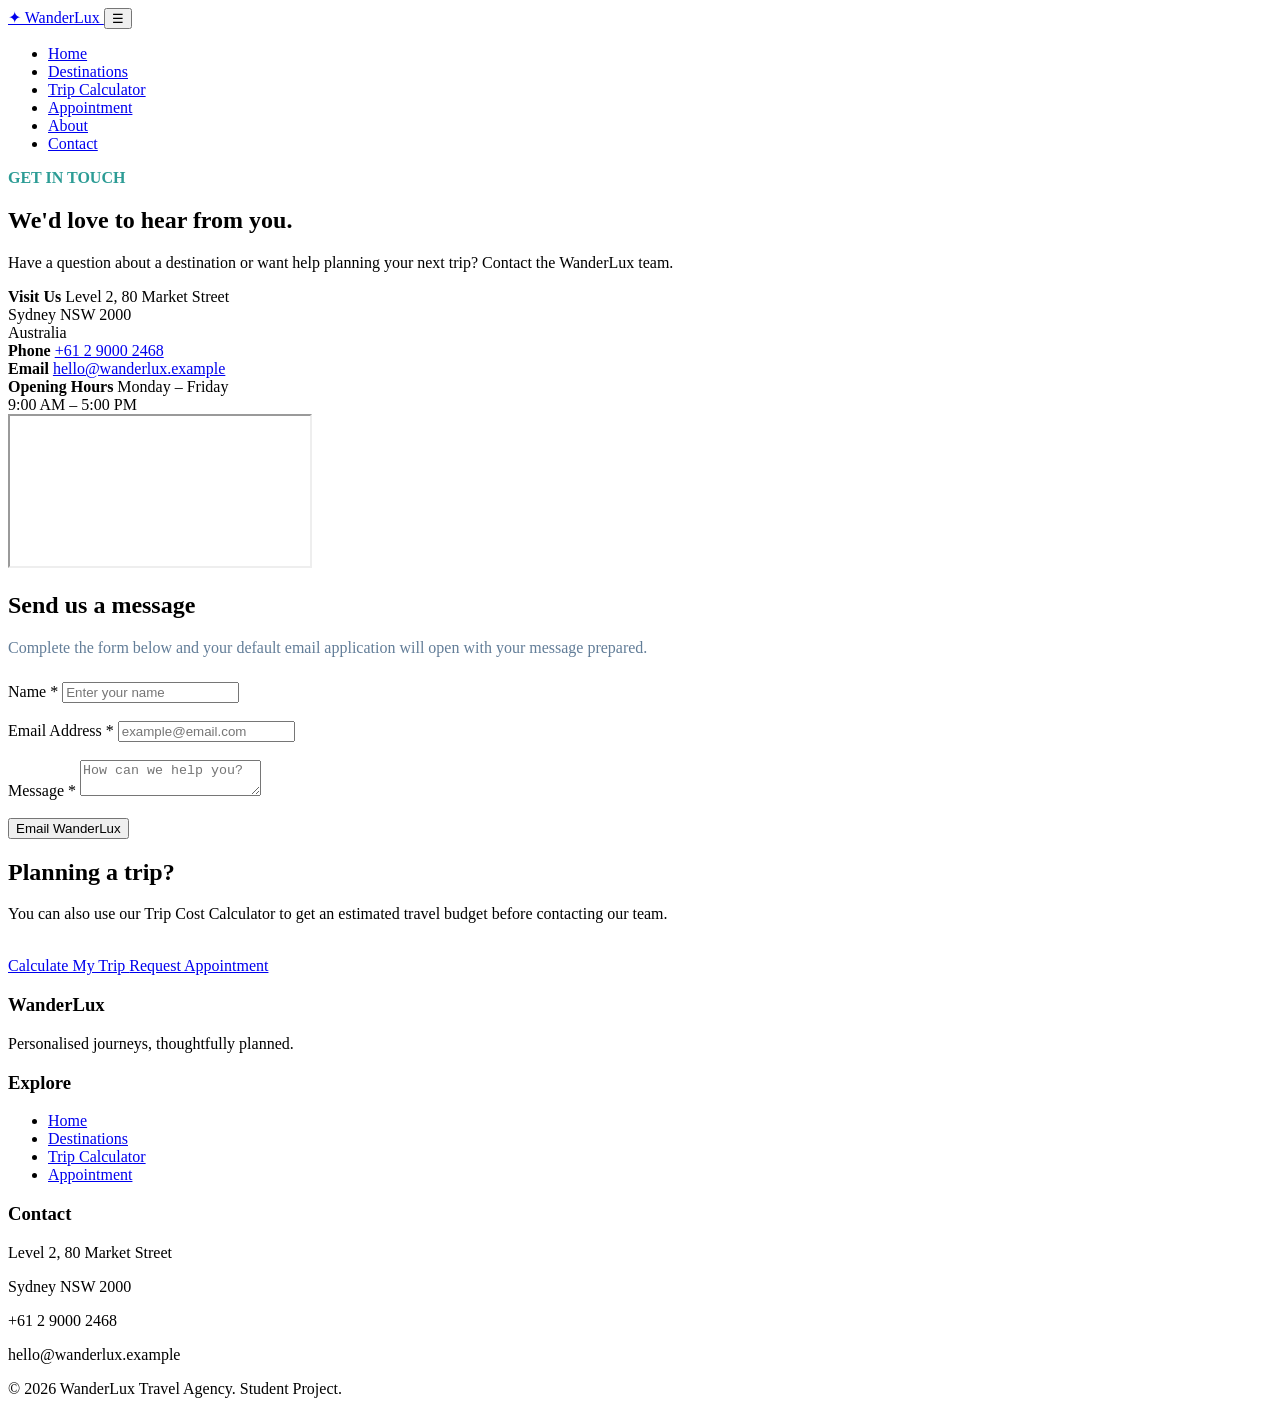
==== contact.html @ 85c3f13b "Add files via upload" ====
<!DOCTYPE html>

<html lang="en">

<head>

    <meta charset="UTF-8">

    <meta name="viewport"
          content="width=device-width, initial-scale=1.0">

    <meta name="description"
          content="Contact WanderLux Travel Agency for travel enquiries, trip planning and personalised travel services.">

    <title>
        Contact | WanderLux Travel Agency
    </title>

    <link rel="stylesheet"
          href="css/style.css">

</head>


<body>


<!-- =========================
     HEADER
========================= -->

<header>

    <div class="container nav">


        <a href="index.html"
           class="logo">

            ✦ WanderLux

        </a>


        <button
            class="menu-btn"
            aria-label="Open navigation"
            aria-expanded="false">

            ☰

        </button>


        <ul class="nav-links">


            <li>

                <a href="index.html">

                    Home

                </a>

            </li>


            <li>

                <a href="destinations.html">

                    Destinations

                </a>

            </li>


            <li>

                <a href="calculator.html">

                    Trip Calculator

                </a>

            </li>


            <li>

                <a href="appointment.html">

                    Appointment

                </a>

            </li>


            <li>

                <a href="about.html">

                    About

                </a>

            </li>


            <li>

                <a href="contact.html"
                   class="active">

                    Contact

                </a>

            </li>


        </ul>

    </div>

</header>



<main>


<!-- =========================
     PAGE INTRODUCTION
========================= -->

<section class="page-hero">

    <div class="container">


        <p style="color:#2c9c95;font-weight:bold;">

            GET IN TOUCH

        </p>


        <h1>

            We'd love to hear from you.

        </h1>


        <p>

            Have a question about a destination or
            want help planning your next trip?
            Contact the WanderLux team.

        </p>


    </div>

</section>



<!-- =========================
     CONTACT DETAILS + MAP
========================= -->

<section class="section">

    <div class="container contact-grid">


        <!-- Contact Information -->

        <div class="contact-list reveal">


            <div class="contact-item">

                <strong>
                    Visit Us
                </strong>

                Level 2, 80 Market Street

                <br>

                Sydney NSW 2000

                <br>

                Australia

            </div>



            <div class="contact-item">

                <strong>
                    Phone
                </strong>

                <a href="tel:+61290002468">

                    +61 2 9000 2468

                </a>

            </div>



            <div class="contact-item">

                <strong>
                    Email
                </strong>

                <a href="mailto:hello@wanderlux.example">

                    hello@wanderlux.example

                </a>

            </div>



            <div class="contact-item">

                <strong>
                    Opening Hours
                </strong>

                Monday – Friday

                <br>

                9:00 AM – 5:00 PM

            </div>


        </div>



        <!-- Map -->

        <iframe

            class="map reveal"

            title="Map showing WanderLux location in Sydney"

            src="https://www.openstreetmap.org/export/embed.html?bbox=151.202%2C-33.874%2C151.216%2C-33.864&layer=mapnik&marker=-33.8688%2C151.2093">

        </iframe>


    </div>

</section>



<!-- =========================
     CONTACT FORM
========================= -->

<section class="section section-alt">

    <div class="container">


        <div class="form-wrap reveal">


            <h2>

                Send us a message

            </h2>


            <p style="color:#627d98;margin-bottom:25px;">

                Complete the form below and your
                default email application will open
                with your message prepared.

            </p>



            <form id="contactForm">


                <!-- NAME -->

                <div class="field">

                    <label for="contactName">

                        Name *

                    </label>


                    <input

                        type="text"

                        id="contactName"

                        name="contactName"

                        placeholder="Enter your name"

                        required>

                </div>


                <br>



                <!-- EMAIL -->

                <div class="field">

                    <label for="contactEmail">

                        Email Address *

                    </label>


                    <input

                        type="email"

                        id="contactEmail"

                        name="contactEmail"

                        placeholder="example@email.com"

                        required>

                </div>


                <br>



                <!-- MESSAGE -->

                <div class="field">

                    <label for="contactMessage">

                        Message *

                    </label>


                    <textarea

                        id="contactMessage"

                        name="contactMessage"

                        placeholder="How can we help you?"

                        required></textarea>

                </div>


                <br>



                <!-- BUTTON -->

                <button

                    type="submit"

                    class="btn btn-primary">

                    Email WanderLux

                </button>


            </form>


        </div>

    </div>

</section>



<!-- =========================
     CALL TO ACTION
========================= -->

<section class="section">

    <div class="container">


        <div class="info-card reveal">


            <h2>

                Planning a trip?

            </h2>


            <p>

                You can also use our Trip Cost Calculator
                to get an estimated travel budget before
                contacting our team.

            </p>


            <br>


            <a

                href="calculator.html"

                class="btn btn-primary">

                Calculate My Trip

            </a>


            <a

                href="appointment.html"

                class="btn btn-primary">

                Request Appointment

            </a>


        </div>


    </div>

</section>


</main>



<!-- =========================
     FOOTER
========================= -->

<footer>

    <div class="container">


        <div class="footer-grid">


            <div>

                <h3>

                    WanderLux

                </h3>


                <p>

                    Personalised journeys,
                    thoughtfully planned.

                </p>

            </div>



            <div>

                <h3>

                    Explore

                </h3>


                <ul>


                    <li>

                        <a href="index.html">

                            Home

                        </a>

                    </li>


                    <li>

                        <a href="destinations.html">

                            Destinations

                        </a>

                    </li>


                    <li>

                        <a href="calculator.html">

                            Trip Calculator

                        </a>

                    </li>


                    <li>

                        <a href="appointment.html">

                            Appointment

                        </a>

                    </li>


                </ul>

            </div>



            <div>

                <h3>

                    Contact

                </h3>


                <p>

                    Level 2, 80 Market Street

                </p>


                <p>

                    Sydney NSW 2000

                </p>


                <p>

                    +61 2 9000 2468

                </p>


                <p>

                    hello@wanderlux.example

                </p>

            </div>


        </div>



        <div class="footer-bottom">

            © 2026 WanderLux Travel Agency.
            Student Project.

        </div>


    </div>

</footer>



<!-- JAVASCRIPT -->

<script src="js/script.js"></script>


</body>

</html>
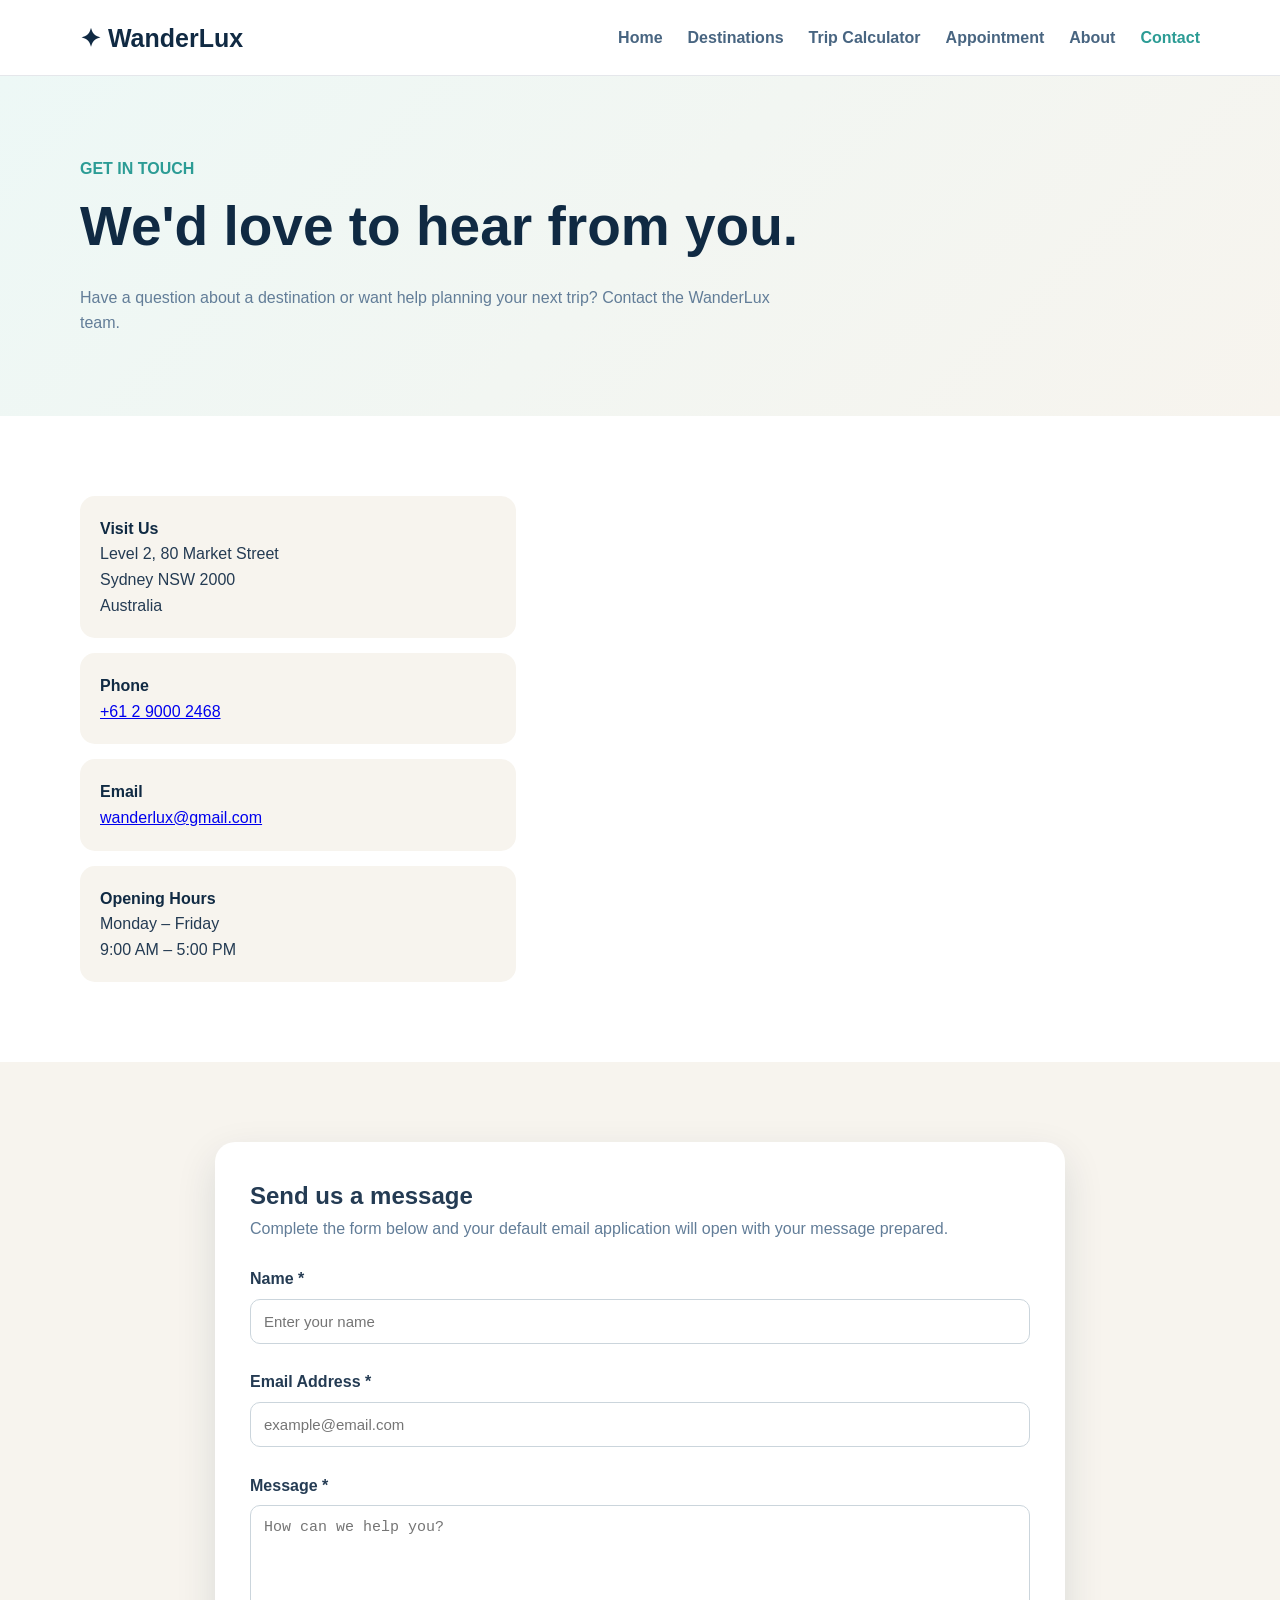
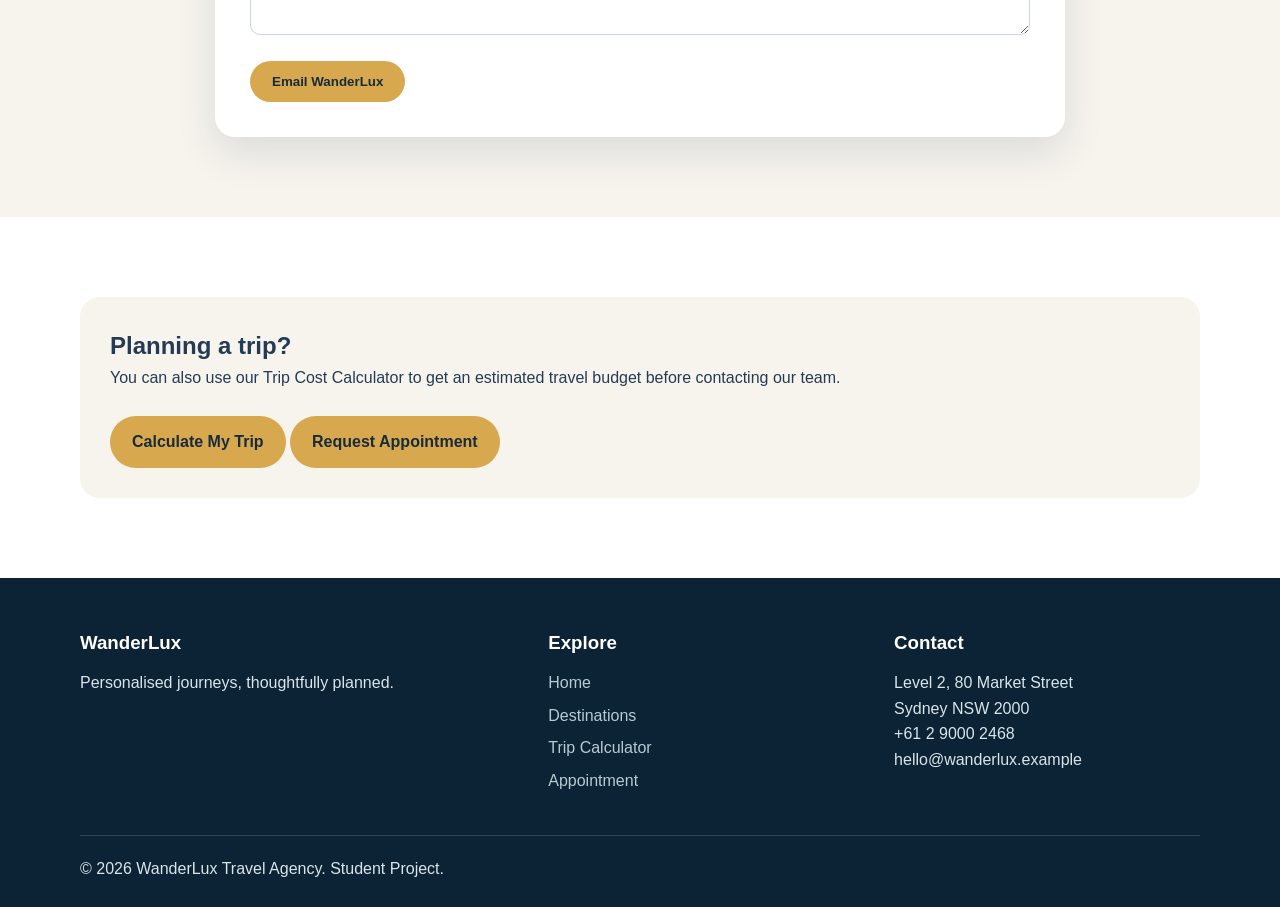
==== commit 4f9b330d: "Update contact.html" ====
--- a/contact.html
+++ b/contact.html
@@ -227,9 +227,9 @@
                     Email
                 </strong>
 
-                <a href="mailto:hello@wanderlux.example">
-
-                    hello@wanderlux.example
+                <a href="mailto:wanderlux@gmail.com">
+
+                    wanderlux@gmail.com
 
                 </a>
 
@@ -642,4 +642,4 @@
 
 </body>
 
-</html>+</html>
--- a/css/style.css
+++ b/css/style.css
@@ -0,0 +1,510 @@
+* {
+    margin: 0;
+    padding: 0;
+    box-sizing: border-box;
+}
+
+html {
+    scroll-behavior: smooth;
+}
+
+body {
+    font-family: Arial, sans-serif;
+    color: #243b53;
+    background-color: #ffffff;
+    line-height: 1.6;
+}
+
+.container {
+    width: 90%;
+    max-width: 1120px;
+    margin: auto;
+}
+
+/* Navigation */
+
+header {
+    background: white;
+    border-bottom: 1px solid #e5e7eb;
+    position: sticky;
+    top: 0;
+    z-index: 1000;
+}
+
+.nav {
+    height: 75px;
+    display: flex;
+    justify-content: space-between;
+    align-items: center;
+}
+
+.logo {
+    text-decoration: none;
+    color: #102a43;
+    font-size: 25px;
+    font-weight: bold;
+}
+
+.nav-links {
+    display: flex;
+    list-style: none;
+    gap: 25px;
+}
+
+.nav-links a {
+    text-decoration: none;
+    color: #486581;
+    font-weight: 600;
+}
+
+.nav-links a:hover,
+.nav-links a.active {
+    color: #2c9c95;
+}
+
+.menu-btn {
+    display: none;
+    border: none;
+    background: #f7f4ee;
+    padding: 10px;
+    border-radius: 8px;
+    font-size: 20px;
+}
+
+/* Hero */
+
+.hero {
+    min-height: 600px;
+
+    background:
+        linear-gradient(
+            rgba(10, 35, 50, 0.75),
+            rgba(10, 35, 50, 0.45)
+        ),
+        url("https://images.unsplash.com/photo-1500530855697-b586d89ba3ee?auto=format&fit=crop&w=1800&q=85");
+
+    background-size: cover;
+    background-position: center;
+
+    display: flex;
+    align-items: center;
+}
+
+.hero-content {
+    max-width: 650px;
+    color: white;
+}
+
+.hero h1 {
+    font-size: 70px;
+    line-height: 1.1;
+    margin-bottom: 20px;
+}
+
+.hero p {
+    font-size: 18px;
+    margin-bottom: 30px;
+}
+
+/* Buttons */
+
+.btn {
+    display: inline-block;
+    padding: 13px 22px;
+    border-radius: 30px;
+    border: none;
+    cursor: pointer;
+    text-decoration: none;
+    font-weight: bold;
+}
+
+.btn-primary {
+    background: #d8a84e;
+    color: #172b3a;
+}
+
+.btn-primary:hover {
+    transform: translateY(-2px);
+}
+
+.btn-light {
+    border: 2px solid white;
+    color: white;
+    margin-left: 10px;
+}
+
+/* Sections */
+
+.section {
+    padding: 80px 0;
+}
+
+.section-alt {
+    background: #f7f4ee;
+}
+
+.section-head {
+    margin-bottom: 40px;
+}
+
+.section-head h2 {
+    font-size: 40px;
+    color: #102a43;
+}
+
+.section-head p {
+    color: #627d98;
+    max-width: 650px;
+}
+
+/* Cards */
+
+.cards {
+    display: grid;
+    grid-template-columns: repeat(3, 1fr);
+    gap: 25px;
+}
+
+.card {
+    background: white;
+    border-radius: 18px;
+    overflow: hidden;
+    border: 1px solid #e5e7eb;
+    box-shadow: 0 8px 25px rgba(16, 42, 67, 0.08);
+    transition: 0.3s;
+}
+
+.card:hover {
+    transform: translateY(-6px);
+}
+
+.card-img {
+    width: 100%;
+    height: 220px;
+    object-fit: cover;
+}
+
+.card-body {
+    padding: 22px;
+}
+
+.card-body h3 {
+    color: #102a43;
+    margin-bottom: 10px;
+}
+
+.card-body p {
+    color: #627d98;
+    margin-bottom: 15px;
+}
+
+.price {
+    color: #2c9c95;
+    font-weight: bold;
+}
+
+/* Page Hero */
+
+.page-hero {
+    padding: 80px 0;
+    background: linear-gradient(
+        135deg,
+        #edf8f6,
+        #f7f4ee
+    );
+}
+
+.page-hero h1 {
+    font-size: 55px;
+    color: #102a43;
+    margin-bottom: 15px;
+}
+
+.page-hero p {
+    color: #627d98;
+    max-width: 700px;
+}
+
+/* Forms */
+
+.form-wrap {
+    max-width: 850px;
+    margin: auto;
+    background: white;
+    padding: 35px;
+    border-radius: 20px;
+    box-shadow: 0 15px 40px rgba(16, 42, 67, 0.12);
+}
+
+.form-grid {
+    display: grid;
+    grid-template-columns: 1fr 1fr;
+    gap: 20px;
+}
+
+.field {
+    display: flex;
+    flex-direction: column;
+    gap: 7px;
+}
+
+.field.full {
+    grid-column: 1 / -1;
+}
+
+label {
+    font-weight: bold;
+}
+
+input,
+select,
+textarea {
+    width: 100%;
+    padding: 13px;
+    border: 1px solid #cbd5dc;
+    border-radius: 10px;
+    font-size: 15px;
+}
+
+textarea {
+    min-height: 130px;
+    resize: vertical;
+}
+
+input:focus,
+select:focus,
+textarea:focus {
+    outline: 3px solid rgba(44, 156, 149, 0.2);
+    border-color: #2c9c95;
+}
+
+.error {
+    color: #b42318;
+    font-size: 13px;
+}
+
+/* Calculator */
+
+.calculator {
+    display: grid;
+    grid-template-columns: 1fr 1fr;
+    gap: 30px;
+}
+
+.result-box {
+    background: #102a43;
+    color: white;
+    padding: 35px;
+    border-radius: 20px;
+}
+
+.result-box h2 {
+    color: white;
+}
+
+.result-price {
+    color: #f4d28c;
+    font-size: 45px;
+    font-weight: bold;
+    margin: 15px 0;
+}
+
+.breakdown {
+    border-top: 1px solid rgba(255,255,255,.2);
+    margin-top: 20px;
+    padding-top: 20px;
+}
+
+.breakdown div {
+    display: flex;
+    justify-content: space-between;
+    margin-bottom: 10px;
+}
+
+/* Information cards */
+
+.info-grid {
+    display: grid;
+    grid-template-columns: 1fr 1fr;
+    gap: 25px;
+}
+
+.info-card {
+    background: #f7f4ee;
+    padding: 30px;
+    border-radius: 20px;
+}
+
+.info-card h3 {
+    color: #102a43;
+    margin-bottom: 10px;
+}
+
+/* Contact */
+
+.contact-grid {
+    display: grid;
+    grid-template-columns: 0.8fr 1.2fr;
+    gap: 30px;
+}
+
+.contact-list {
+    display: grid;
+    gap: 15px;
+}
+
+.contact-item {
+    background: #f7f4ee;
+    padding: 20px;
+    border-radius: 15px;
+}
+
+.contact-item strong {
+    display: block;
+    color: #102a43;
+}
+
+.map {
+    width: 100%;
+    min-height: 350px;
+    border: none;
+    border-radius: 20px;
+}
+
+/* Footer */
+
+footer {
+    background: #0c2335;
+    color: #d8e5eb;
+    padding: 50px 0 25px;
+}
+
+.footer-grid {
+    display: grid;
+    grid-template-columns: 1.4fr 1fr 1fr;
+    gap: 40px;
+}
+
+footer h3 {
+    color: white;
+    margin-bottom: 12px;
+}
+
+footer ul {
+    list-style: none;
+}
+
+footer li {
+    margin-bottom: 7px;
+}
+
+footer a {
+    color: #b8cbd4;
+    text-decoration: none;
+}
+
+.footer-bottom {
+    border-top: 1px solid rgba(255,255,255,.15);
+    margin-top: 35px;
+    padding-top: 20px;
+}
+
+/* Scroll animation */
+
+.reveal {
+    opacity: 0;
+    transform: translateY(30px);
+    transition: 0.7s;
+}
+
+.reveal.visible {
+    opacity: 1;
+    transform: translateY(0);
+}
+
+/* Mobile */
+
+@media (max-width: 850px) {
+
+    .menu-btn {
+        display: block;
+    }
+
+    .nav-links {
+        display: none;
+        position: absolute;
+        top: 75px;
+        left: 0;
+        right: 0;
+        background: white;
+        flex-direction: column;
+        padding: 20px;
+    }
+
+    .nav-links.open {
+        display: flex;
+    }
+
+    .cards,
+    .calculator,
+    .contact-grid,
+    .info-grid {
+        grid-template-columns: 1fr;
+    }
+
+    .form-grid {
+        grid-template-columns: 1fr;
+    }
+
+    .field.full {
+        grid-column: auto;
+    }
+
+    .footer-grid {
+        grid-template-columns: 1fr;
+    }
+
+    .hero h1 {
+        font-size: 45px;
+    }
+
+    .btn-light {
+        margin-left: 0;
+        margin-top: 10px;
+    }
+}
+/* =========================
+   ROTATING BANNER DOTS
+========================= */
+
+.banner-dots {
+    display: flex;
+    gap: 10px;
+    margin-top: 30px;
+    position: relative;
+    z-index: 10;
+}
+
+.banner-dot {
+    width: 14px;
+    height: 14px;
+    padding: 0;
+    border: 2px solid white;
+    border-radius: 50%;
+    background: transparent;
+    cursor: pointer;
+    display: block;
+}
+
+.banner-dot.active {
+    background: white;
+}
+
+.banner-dot:hover {
+    transform: scale(1.25);
+}
+
+.banner-dot:focus {
+    outline: 3px solid white;
+    outline-offset: 3px;
+}
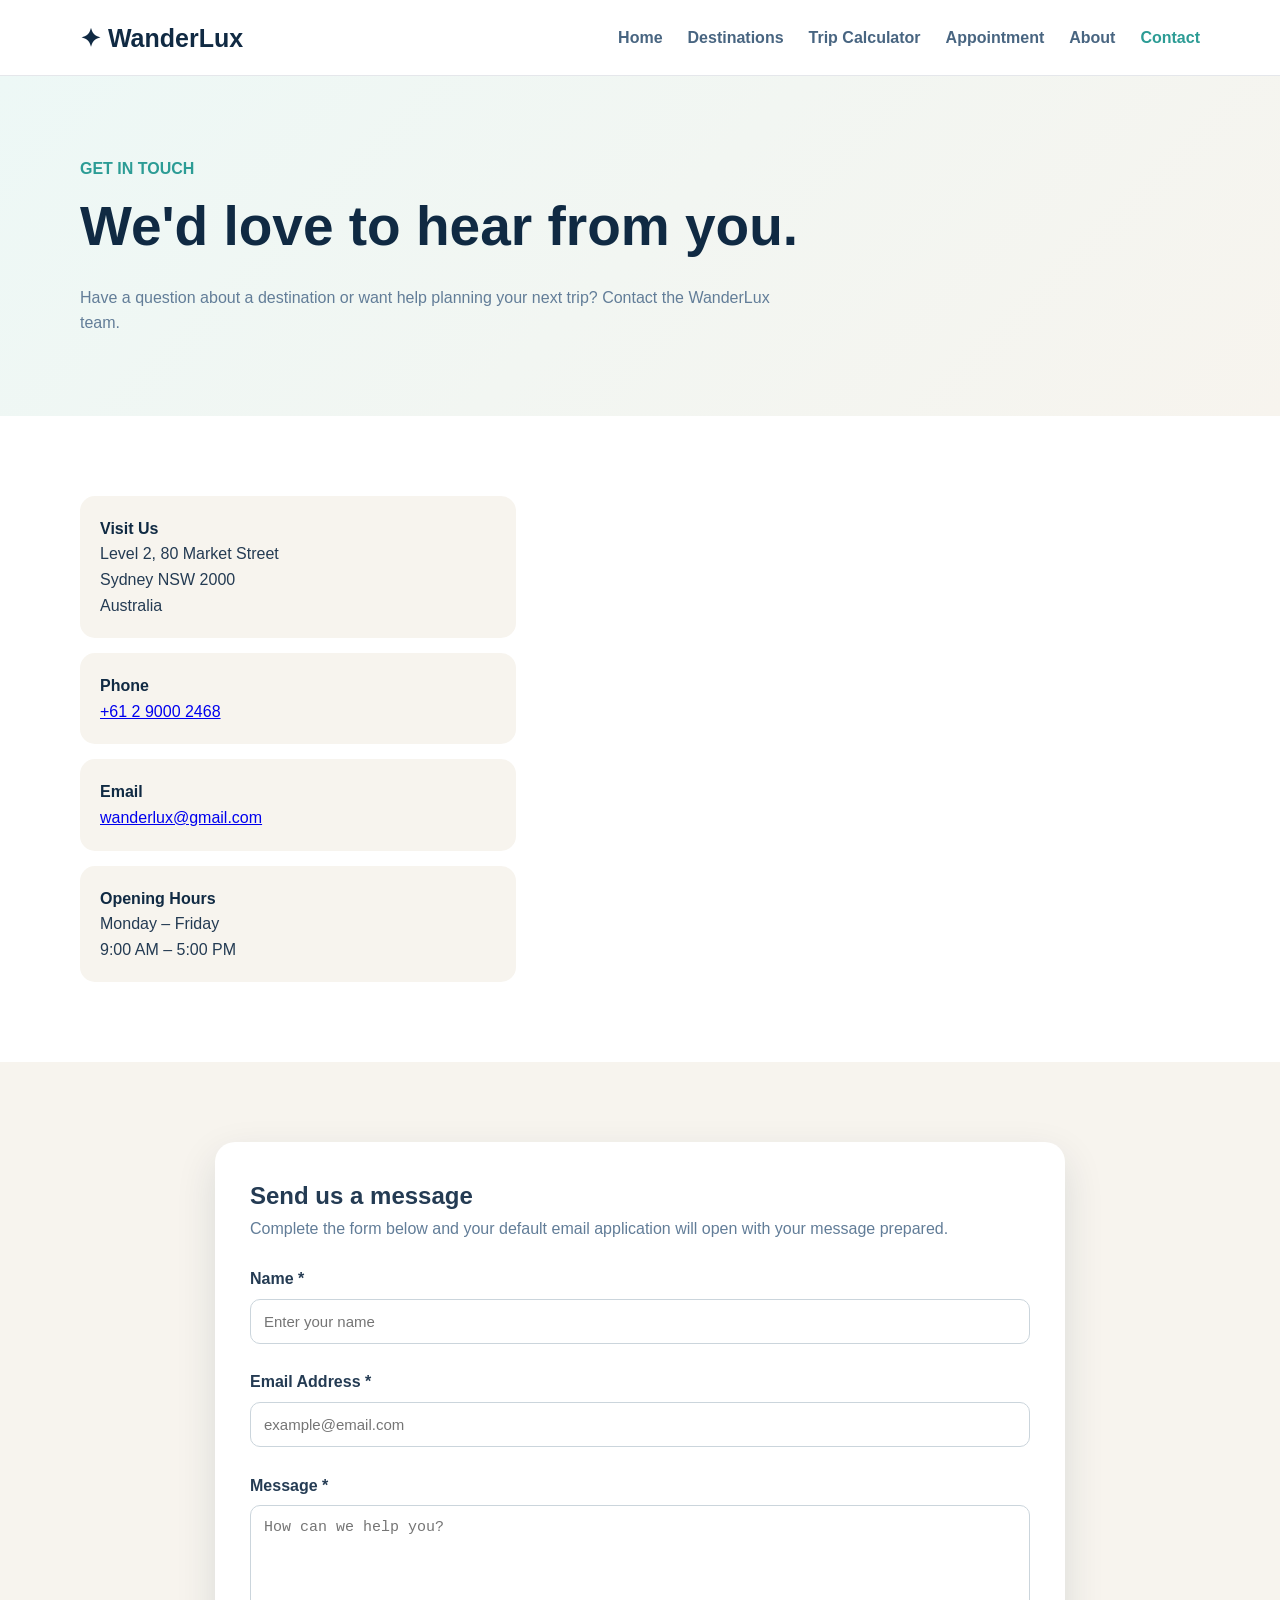
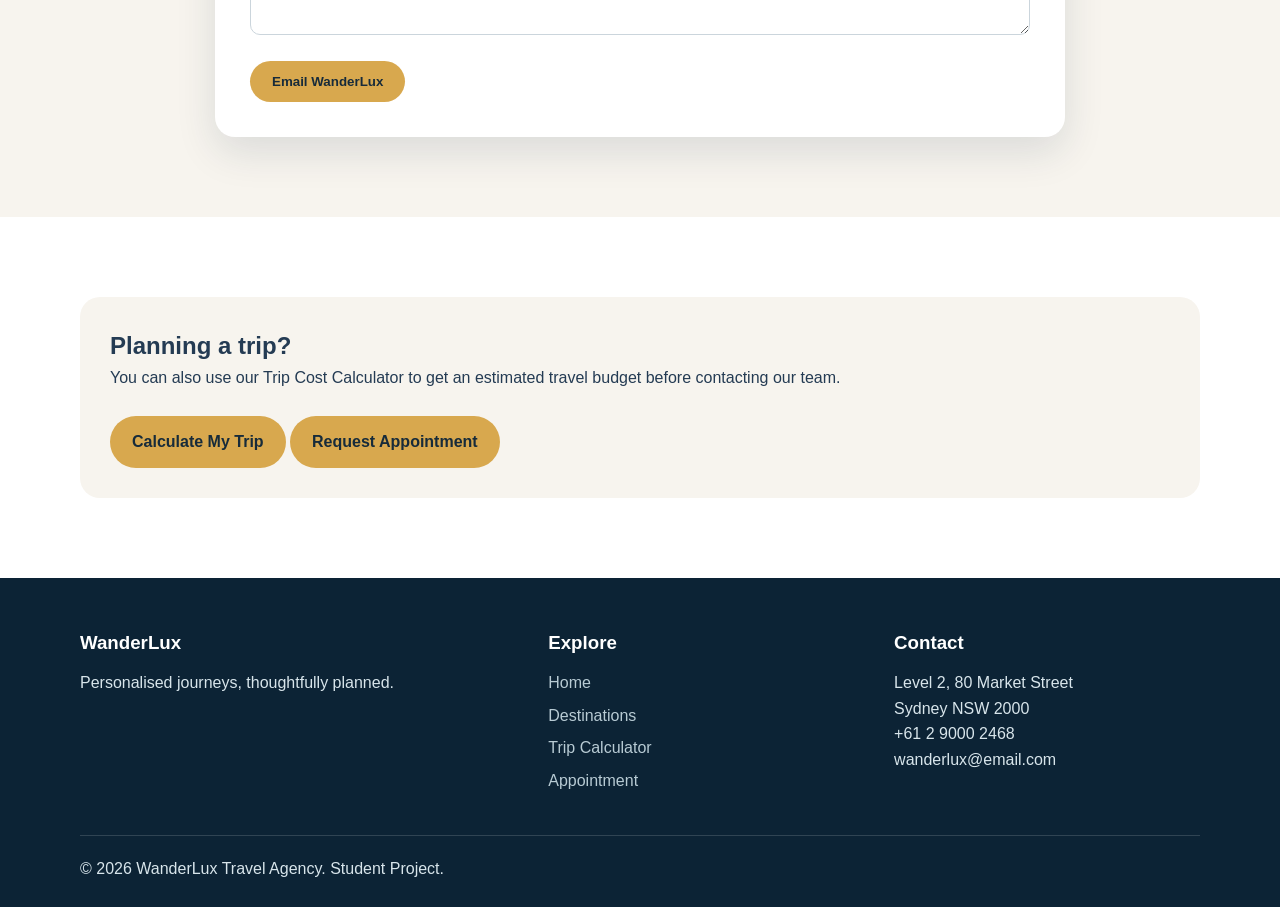
==== commit 41bd0874: "Update contact.html" ====
--- a/contact.html
+++ b/contact.html
@@ -610,7 +610,7 @@
 
                 <p>
 
-                    hello@wanderlux.example
+                    wanderlux@email.com
 
                 </p>
 
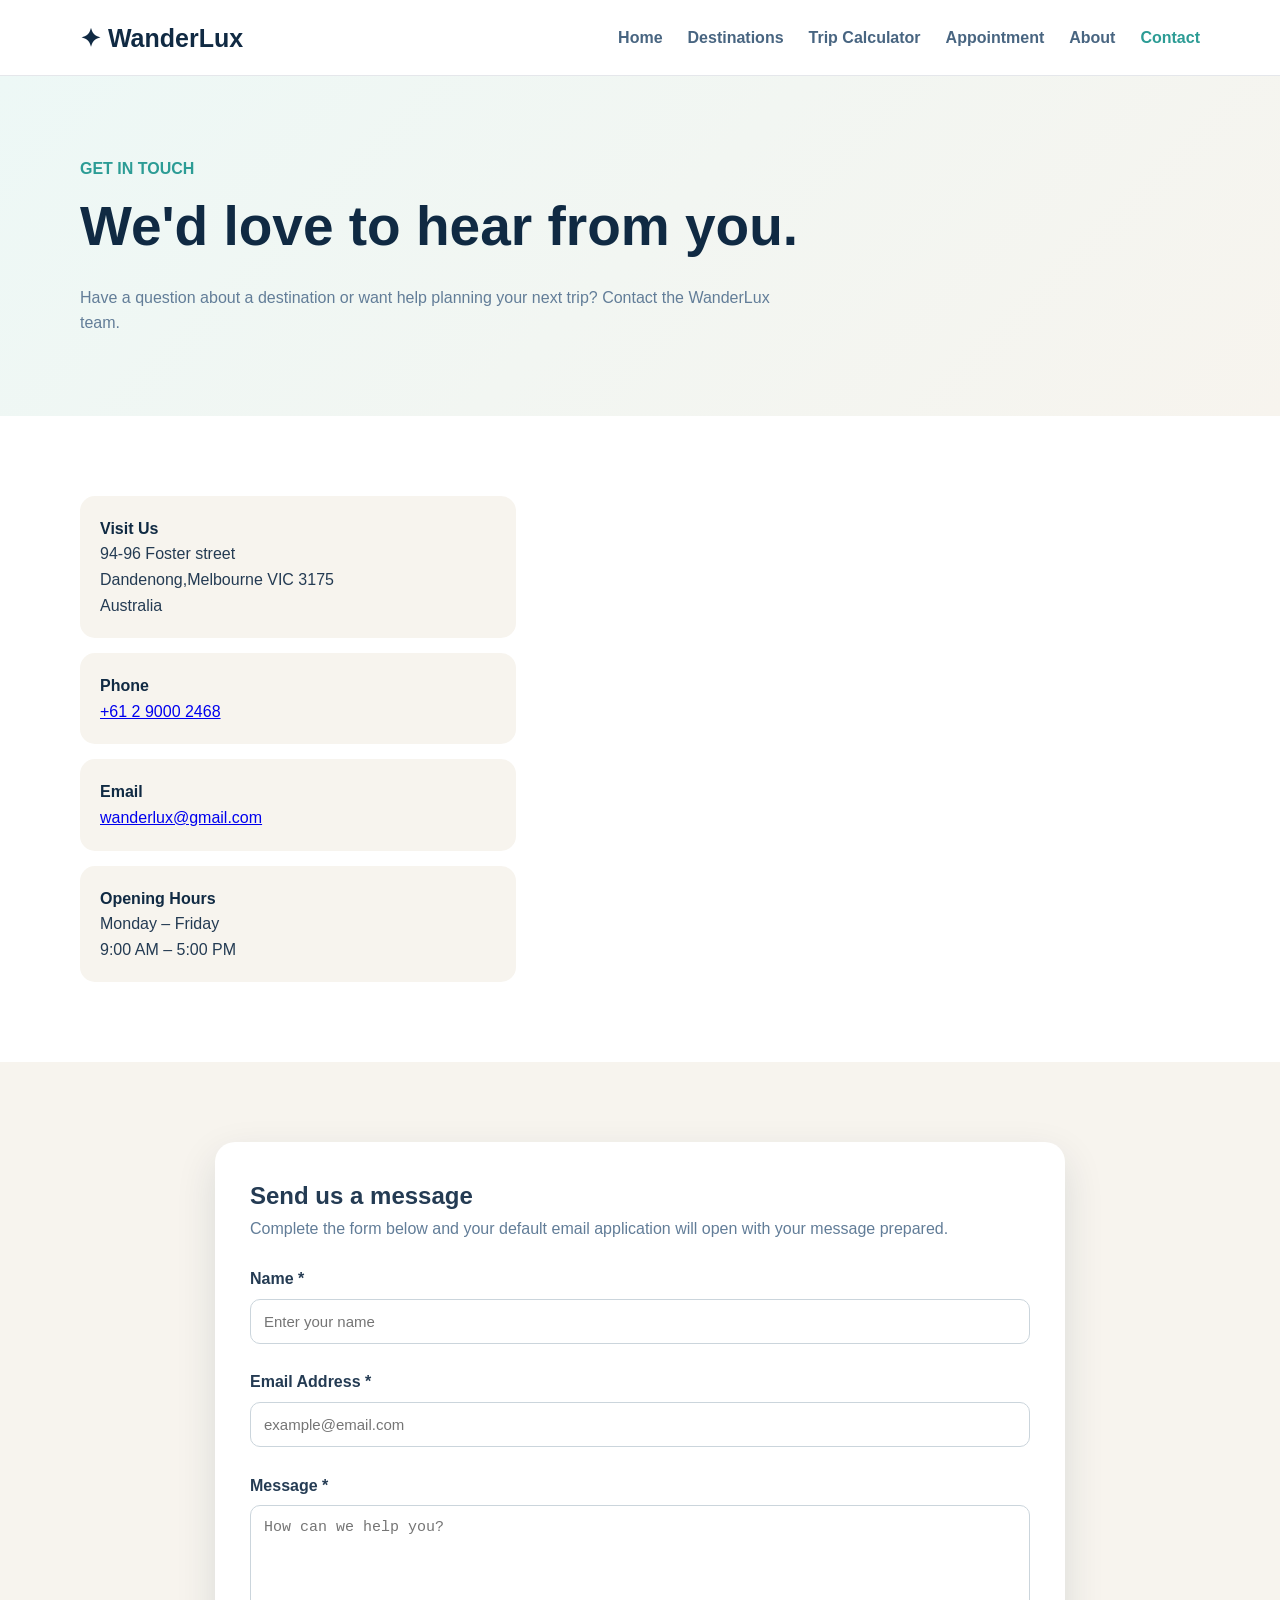
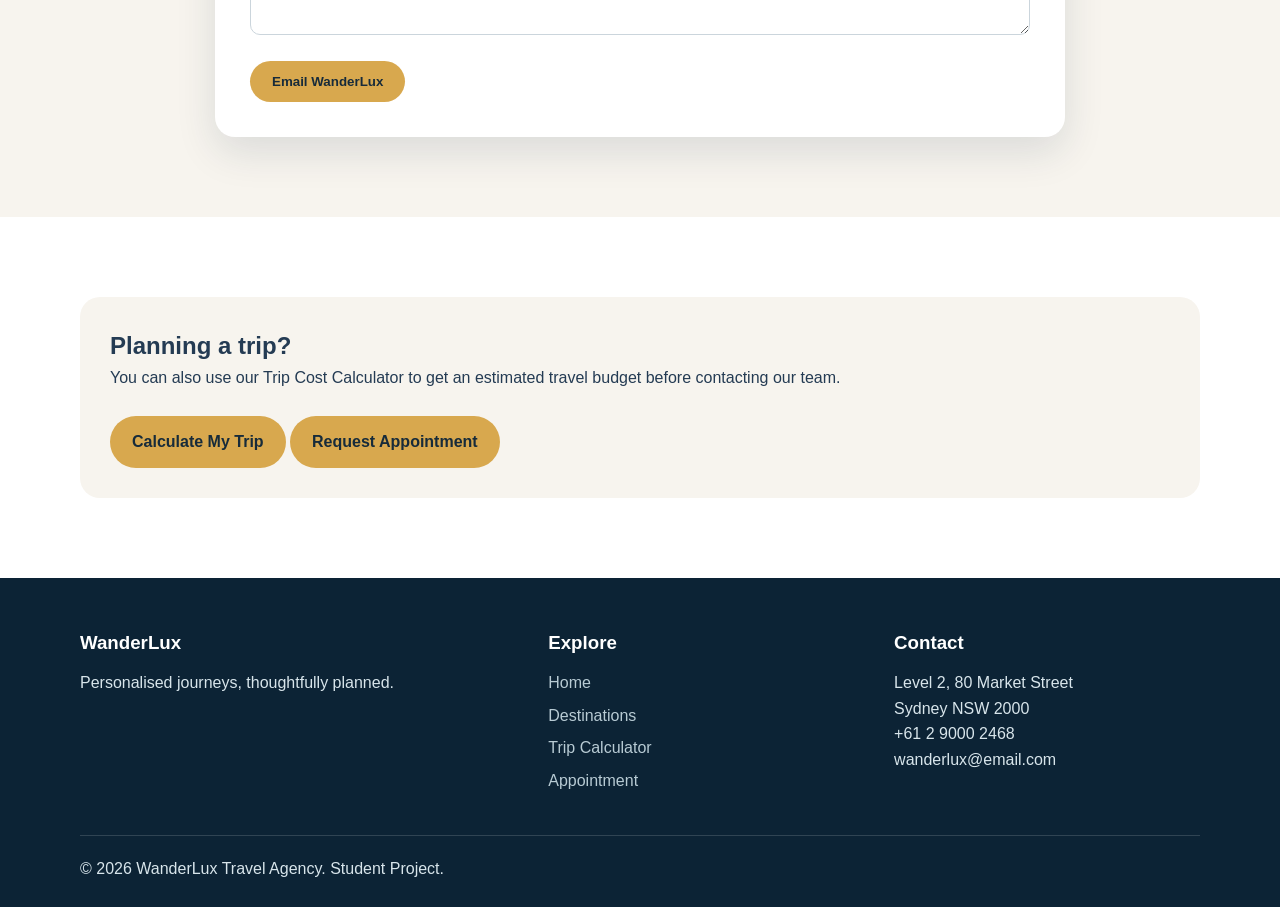
==== commit fb0316a7: "Update contact.html" ====
--- a/contact.html
+++ b/contact.html
@@ -191,11 +191,11 @@
                     Visit Us
                 </strong>
 
-                Level 2, 80 Market Street
+                94-96 Foster street
 
                 <br>
 
-                Sydney NSW 2000
+                Dandenong,Melbourne VIC 3175
 
                 <br>
 
